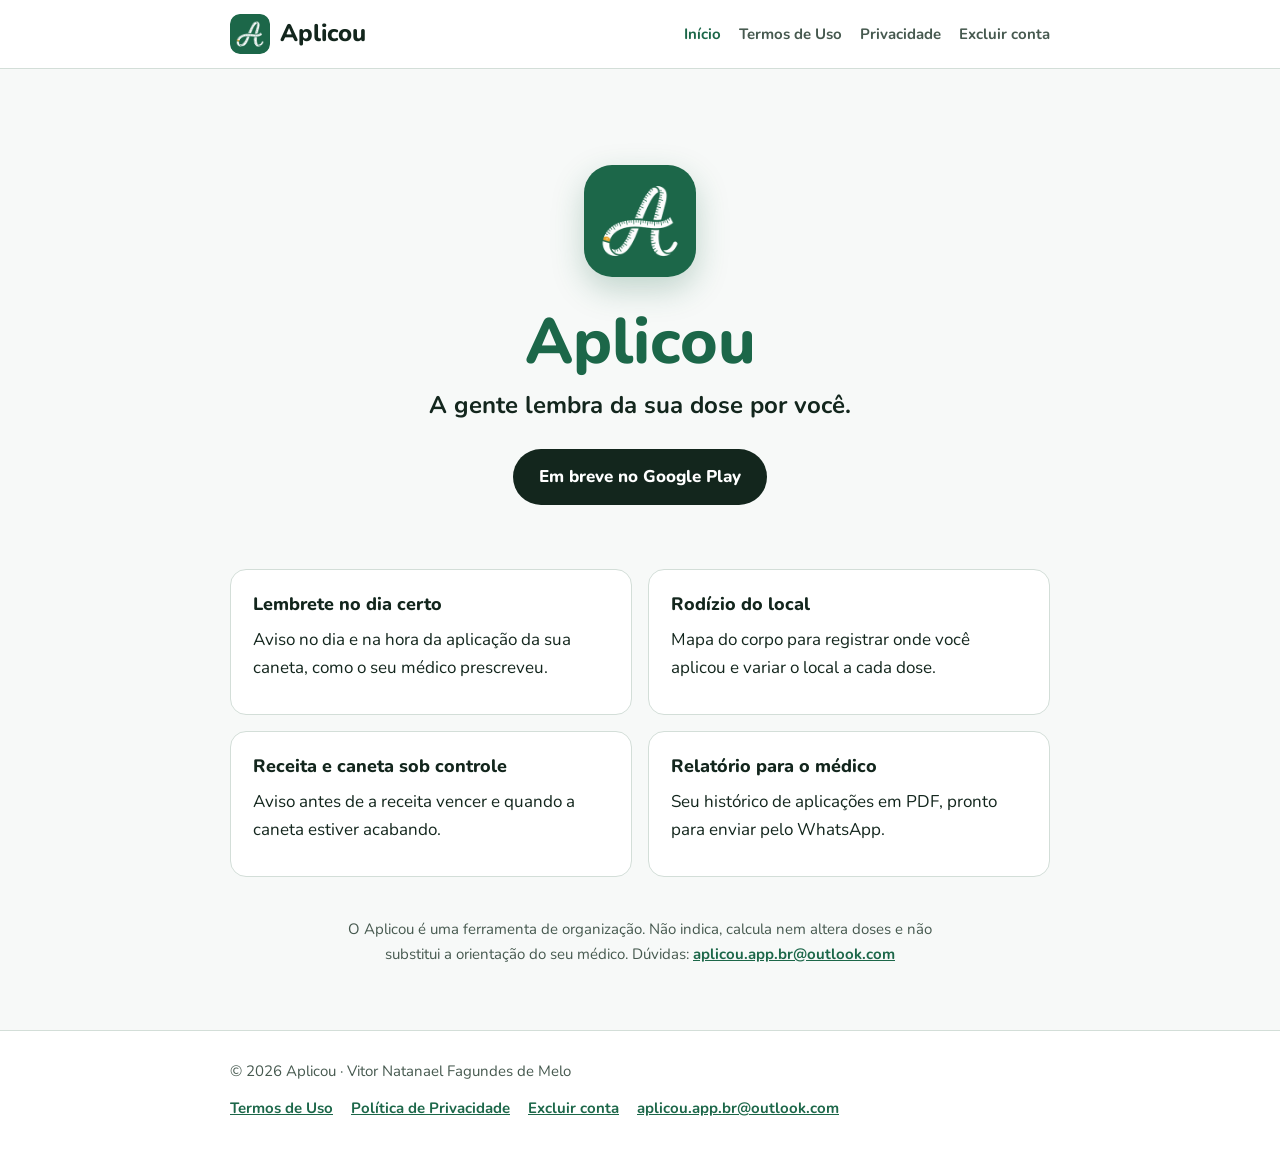
==== index.html @ f7621bf8 "Add files via upload" ====
<!doctype html>
<html lang="pt-BR">
<head>
<meta charset="utf-8">
<meta name="viewport" content="width=device-width, initial-scale=1">
<title>Aplicou – lembrete e organização do tratamento com canetas</title>
<meta name="description" content="Aplicou: lembrete da dose, rodízio do local de aplicação, controle de receita e caneta e relatório para o médico.">
<link rel="icon" type="image/png" sizes="32x32" href="img/favicon-32.png">
<link rel="apple-touch-icon" href="img/apple-touch-icon.png">
<meta name="theme-color" content="#1C6749">
<link rel="preconnect" href="https://fonts.googleapis.com">
<link rel="preconnect" href="https://fonts.gstatic.com" crossorigin>
<link href="https://fonts.googleapis.com/css2?family=Nunito:wght@400;700;800&display=swap" rel="stylesheet">
<link rel="stylesheet" href="estilo.css">
</head>
<body>
<header class="topo"><div class="caixa">
  <a class="marca" href="./"><img src="img/icone-192.png" alt="" width="40" height="40">Aplicou</a>
  <nav class="menu" aria-label="Páginas">
    <a href="./" aria-current="page">Início</a>
    <a href="termos/">Termos de Uso</a>
    <a href="privacidade/">Privacidade</a>
    <a href="excluir-conta/">Excluir conta</a>
  </nav>
</div></header>
<main><div class="caixa">

<section class="heroi">
  <img src="img/icone-256.png" alt="Ícone do Aplicou" width="112" height="112">
  <h1>Aplicou</h1>
  <p class="frase">A gente lembra da sua dose por você.</p>
  <span class="selo">Em breve no Google Play</span>
</section>
<section class="recursos" aria-label="O que o Aplicou faz">
  <div class="cartao"><h3>Lembrete no dia certo</h3><p>Aviso no dia e na hora da aplicação da sua caneta, como o seu médico prescreveu.</p></div>
  <div class="cartao"><h3>Rodízio do local</h3><p>Mapa do corpo para registrar onde você aplicou e variar o local a cada dose.</p></div>
  <div class="cartao"><h3>Receita e caneta sob controle</h3><p>Aviso antes de a receita vencer e quando a caneta estiver acabando.</p></div>
  <div class="cartao"><h3>Relatório para o médico</h3><p>Seu histórico de aplicações em PDF, pronto para enviar pelo WhatsApp.</p></div>
</section>
<p class="aviso-medico">O Aplicou é uma ferramenta de organização. Não indica, calcula nem altera doses e não substitui a orientação do seu médico. Dúvidas: <a href="mailto:aplicou.app.br@outlook.com">aplicou.app.br@outlook.com</a></p>

</div></main>
<footer class="rodape"><div class="caixa">
  <span>© 2026 Aplicou · Vitor Natanael Fagundes de Melo</span>
  <nav aria-label="Rodapé">
    <a href="termos/">Termos de Uso</a>
    <a href="privacidade/">Política de Privacidade</a>
    <a href="excluir-conta/">Excluir conta</a>
    <a href="mailto:aplicou.app.br@outlook.com">aplicou.app.br@outlook.com</a>
  </nav>
</div></footer>
</body>
</html>
---- estilo.css ----
:root{
  --verde:#1C6749;--verde-escuro:#14513A;--ambar:#F5A524;--tinta:#13261D;
  --menta:#E6F2EC;--gelo:#F7F9F8;--branco:#FFFFFF;--borda:#D3DED8;--suave:#46594F;
}
*{box-sizing:border-box}
html{-webkit-text-size-adjust:100%}
body{margin:0;background:var(--gelo);color:var(--tinta);font-family:'Nunito',system-ui,-apple-system,'Segoe UI',sans-serif;font-size:17px;line-height:1.65}
a{color:var(--verde);font-weight:700}
a:hover{color:var(--verde-escuro)}
a:focus-visible,button:focus-visible{outline:3px solid var(--ambar);outline-offset:2px;border-radius:6px}
.topo{background:var(--branco);border-bottom:1px solid var(--borda)}
.topo .caixa{display:flex;align-items:center;justify-content:space-between;gap:16px;padding-top:14px;padding-bottom:14px}
.marca{display:flex;align-items:center;gap:10px;text-decoration:none;color:var(--tinta);font-weight:800;font-size:24px}
.marca img{width:40px;height:40px;border-radius:10px}
.menu{display:flex;gap:18px;flex-wrap:wrap;font-size:15px}
.menu a{text-decoration:none;color:var(--suave);font-weight:700}
.menu a[aria-current="page"]{color:var(--verde)}
.caixa{max-width:860px;margin:0 auto;padding-left:20px;padding-right:20px}
main .caixa{padding-top:40px;padding-bottom:64px}
h1{font-size:clamp(30px,6vw,44px);line-height:1.15;font-weight:800;margin:0 0 8px}
h2{font-size:22px;line-height:1.3;font-weight:800;margin:40px 0 10px;padding-top:8px}
h3{font-size:18px;font-weight:800;margin:24px 0 6px}
p,li{margin:0 0 12px}
ul,ol{padding-left:22px}
.data{color:var(--suave);font-size:15px;margin-bottom:28px}
.cartao{background:var(--branco);border:1px solid var(--borda);border-radius:16px;padding:20px 22px;margin:20px 0}
.destaque{background:var(--menta);border:1px solid #BFDCCB;border-radius:16px;padding:18px 22px;margin:20px 0}
.destaque .rotulo{display:block;margin-bottom:4px}
.indice{columns:2;column-gap:28px;padding-left:20px;margin:0}
.indice li{margin-bottom:6px;break-inside:avoid}
table{width:100%;border-collapse:collapse;background:var(--branco);border-radius:12px;overflow:hidden;font-size:15px;margin:16px 0}
th,td{text-align:left;padding:12px 14px;border-bottom:1px solid var(--borda);vertical-align:top}
th{background:var(--menta);font-weight:800}
.tabela{overflow-x:auto}
.rodape{border-top:1px solid var(--borda);background:var(--branco);font-size:15px;color:var(--suave)}
.rodape .caixa{padding-top:28px;padding-bottom:28px;display:flex;flex-wrap:wrap;gap:12px 24px;justify-content:space-between}
.rodape nav{display:flex;flex-wrap:wrap;gap:8px 18px}
/* início */
.heroi{text-align:center;padding:56px 0 24px}
.heroi img{width:112px;height:112px;border-radius:28px;box-shadow:0 12px 32px rgba(28,103,73,.25)}
.heroi h1{font-size:clamp(40px,9vw,64px);color:var(--verde);margin:20px 0 6px}
.heroi p.frase{font-size:clamp(20px,4vw,24px);font-weight:700;margin:0 0 24px}
.selo{display:inline-block;background:var(--tinta);color:var(--branco);font-weight:800;padding:14px 26px;border-radius:999px;font-size:17px}
.recursos{display:grid;grid-template-columns:repeat(2,minmax(0,1fr));gap:16px;margin:40px 0}
.recursos .cartao{margin:0}
.recursos h3{margin-top:0}
.aviso-medico{font-size:15px;color:var(--suave);text-align:center;max-width:640px;margin:24px auto 0}
@media (max-width:600px){
  body{font-size:16px}
  .indice{columns:1}
  .recursos{grid-template-columns:1fr}
  .topo .caixa{flex-direction:column;align-items:flex-start;gap:8px}
  main .caixa{padding-top:28px}
}
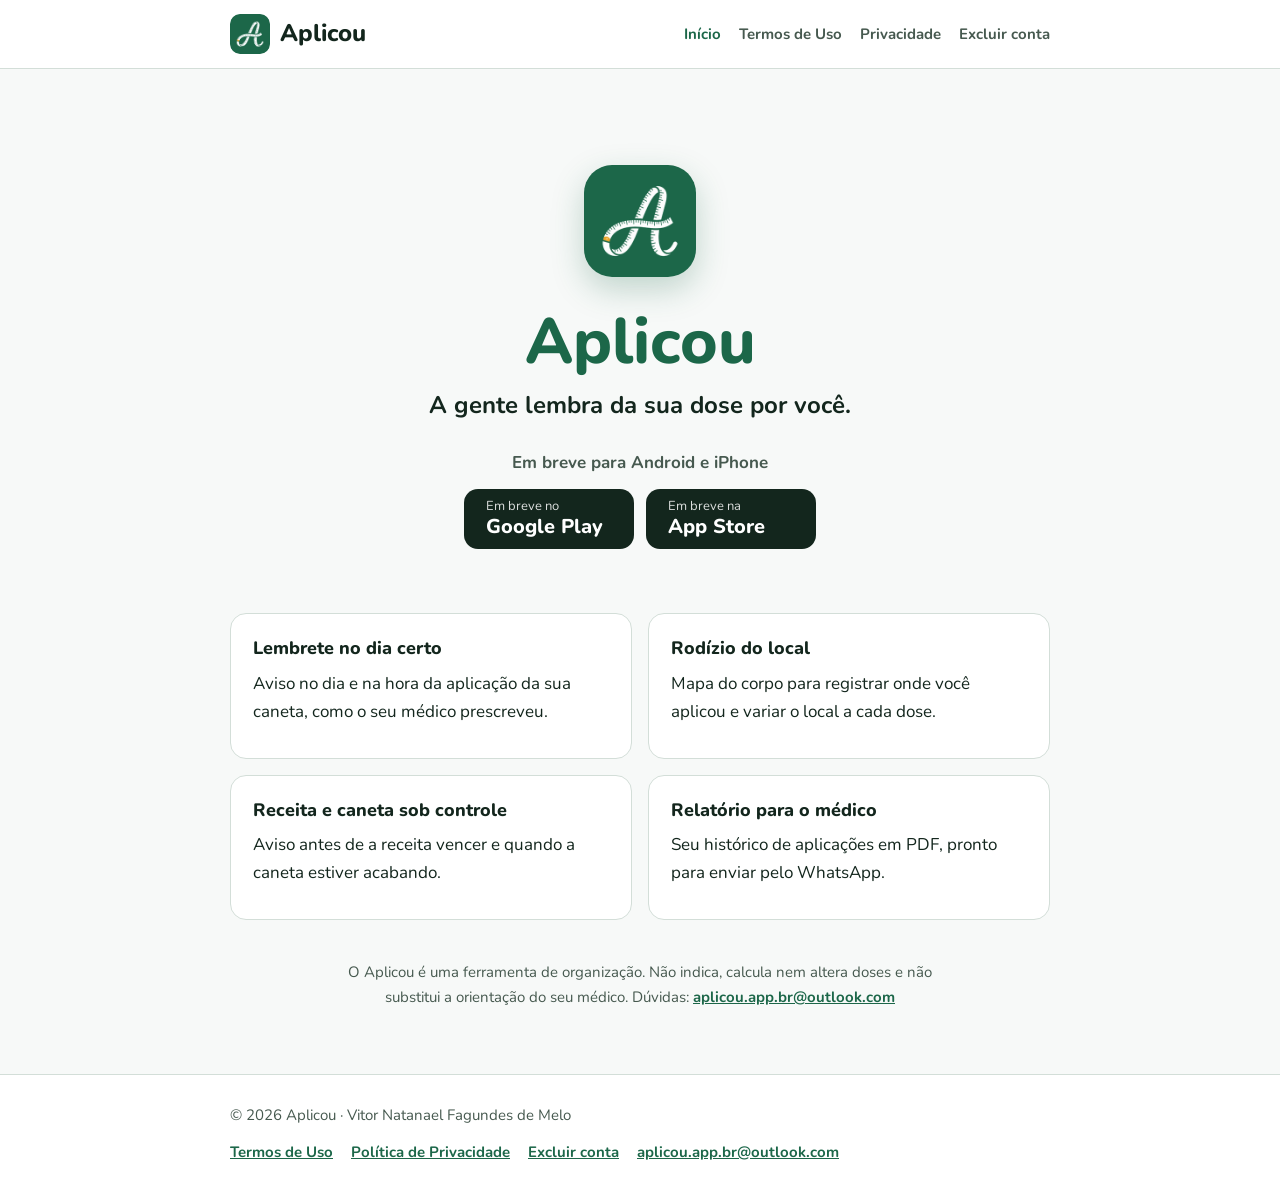
==== commit c7806790: "Inicio: em breve no Google Play e na App Store" ====
--- a/index.html
+++ b/index.html
@@ -12,6 +12,13 @@
 <link rel="preconnect" href="https://fonts.gstatic.com" crossorigin>
 <link href="https://fonts.googleapis.com/css2?family=Nunito:wght@400;700;800&display=swap" rel="stylesheet">
 <link rel="stylesheet" href="estilo.css">
+<style>
+.lojas-titulo{font-weight:700;color:var(--suave);margin:0 0 12px}
+.lojas{display:flex;flex-wrap:wrap;gap:12px;justify-content:center}
+.loja{display:flex;flex-direction:column;align-items:flex-start;min-width:170px;background:var(--tinta);color:var(--branco);padding:10px 22px;border-radius:14px;line-height:1.2;text-align:left}
+.loja small{font-size:13px;opacity:.85}
+.loja strong{font-size:20px;font-weight:800}
+</style>
 </head>
 <body>
 <header class="topo"><div class="caixa">
@@ -29,7 +36,11 @@
   <img src="img/icone-256.png" alt="Ícone do Aplicou" width="112" height="112">
   <h1>Aplicou</h1>
   <p class="frase">A gente lembra da sua dose por você.</p>
-  <span class="selo">Em breve no Google Play</span>
+  <p class="lojas-titulo">Em breve para Android e iPhone</p>
+  <div class="lojas">
+    <span class="loja"><small>Em breve no</small><strong>Google Play</strong></span>
+    <span class="loja"><small>Em breve na</small><strong>App Store</strong></span>
+  </div>
 </section>
 <section class="recursos" aria-label="O que o Aplicou faz">
   <div class="cartao"><h3>Lembrete no dia certo</h3><p>Aviso no dia e na hora da aplicação da sua caneta, como o seu médico prescreveu.</p></div>
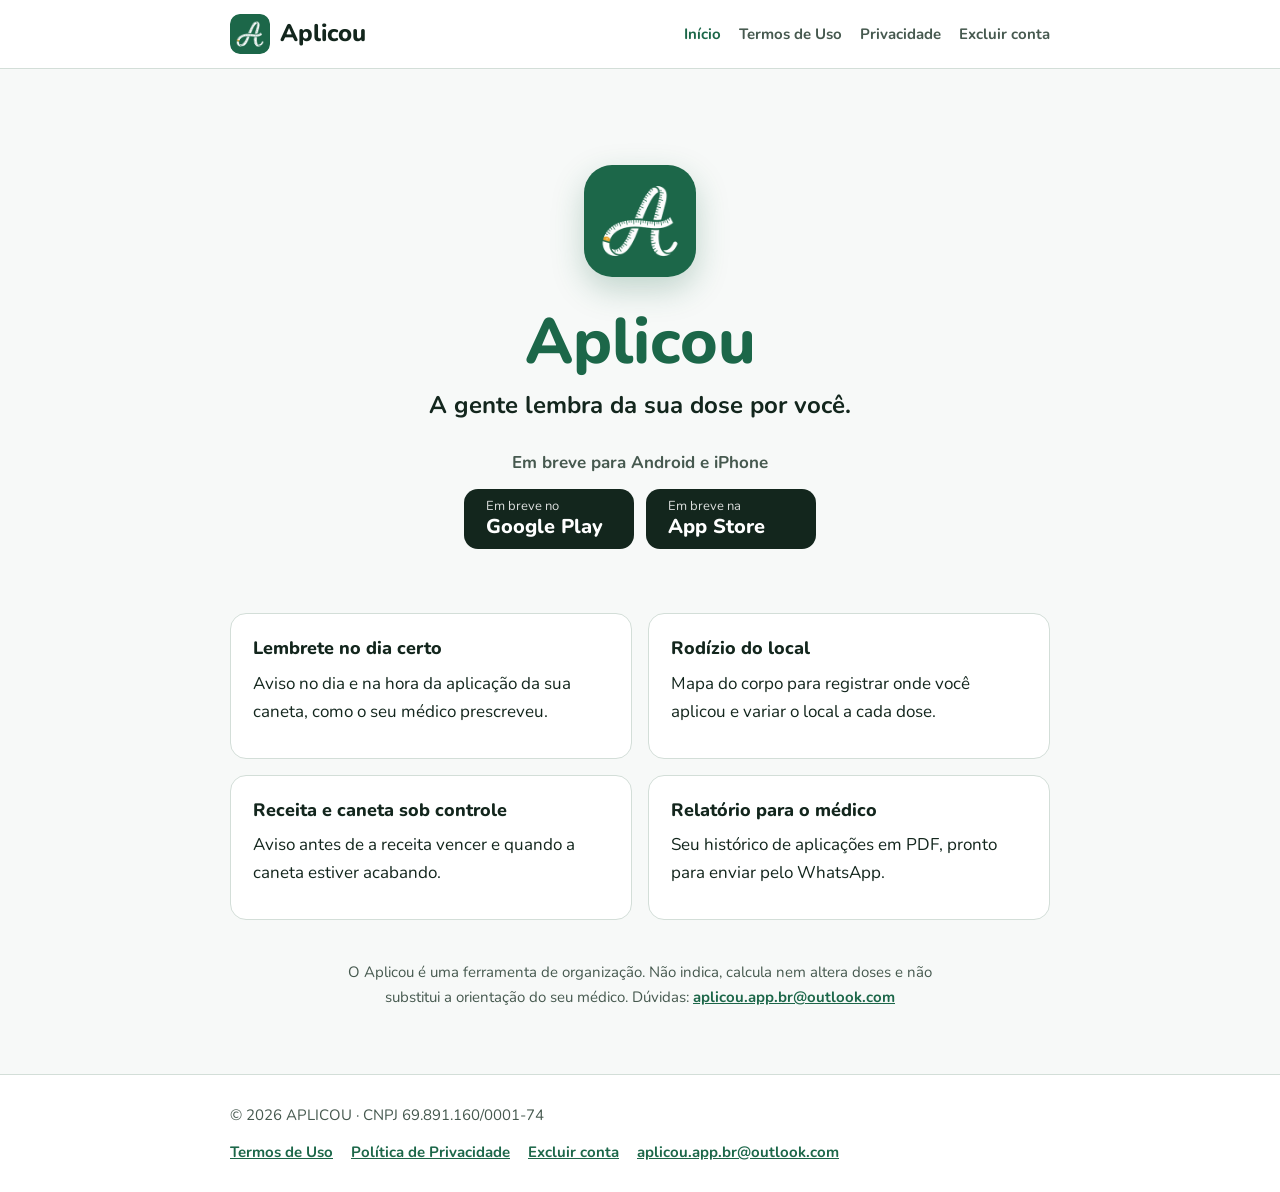
==== commit 54debe89: "Site: identifica a empresa APLICOU e o CNPJ 69.891.160/0001-74 Co-Authored-By: Claude Opus 5.5 <nore" ====
--- a/index.html
+++ b/index.html
@@ -52,7 +52,7 @@
 
 </div></main>
 <footer class="rodape"><div class="caixa">
-  <span>© 2026 Aplicou · Vitor Natanael Fagundes de Melo</span>
+  <span>© 2026 APLICOU · CNPJ 69.891.160/0001-74</span>
   <nav aria-label="Rodapé">
     <a href="termos/">Termos de Uso</a>
     <a href="privacidade/">Política de Privacidade</a>
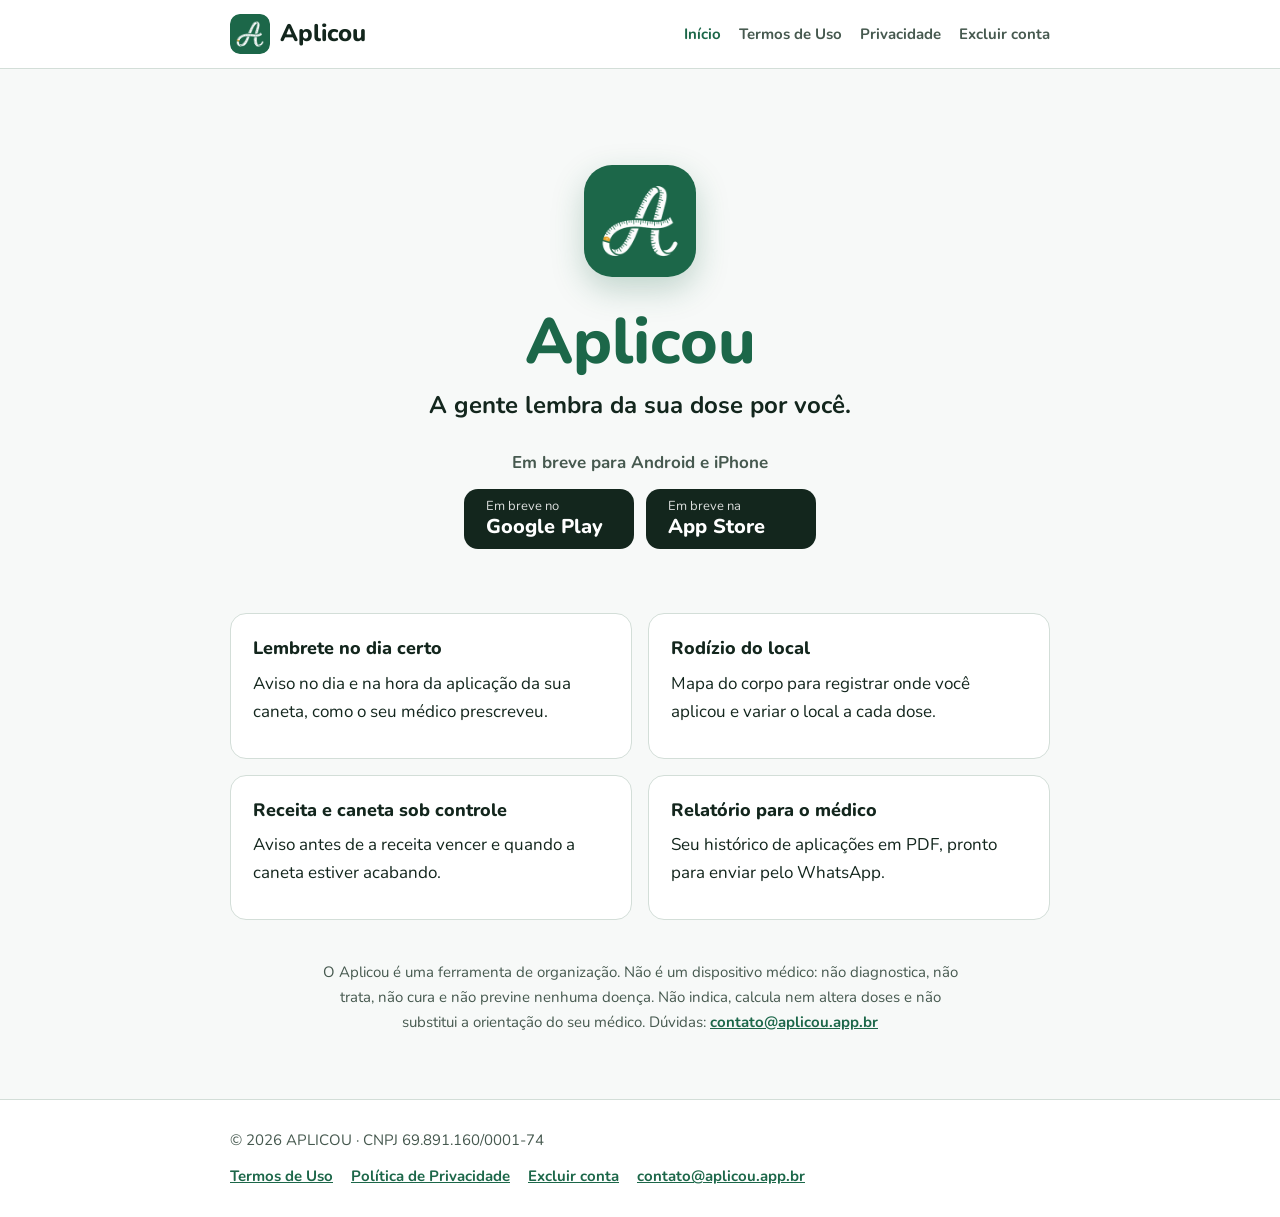
==== commit b7df7e29: "Site: e-mail único de contato, Termos para iPhone e Android e aviso de que não é dispositivo médico " ====
--- a/index.html
+++ b/index.html
@@ -48,7 +48,7 @@
   <div class="cartao"><h3>Receita e caneta sob controle</h3><p>Aviso antes de a receita vencer e quando a caneta estiver acabando.</p></div>
   <div class="cartao"><h3>Relatório para o médico</h3><p>Seu histórico de aplicações em PDF, pronto para enviar pelo WhatsApp.</p></div>
 </section>
-<p class="aviso-medico">O Aplicou é uma ferramenta de organização. Não indica, calcula nem altera doses e não substitui a orientação do seu médico. Dúvidas: <a href="mailto:aplicou.app.br@outlook.com">aplicou.app.br@outlook.com</a></p>
+<p class="aviso-medico">O Aplicou é uma ferramenta de organização. Não é um dispositivo médico: não diagnostica, não trata, não cura e não previne nenhuma doença. Não indica, calcula nem altera doses e não substitui a orientação do seu médico. Dúvidas: <a href="mailto:contato@aplicou.app.br">contato@aplicou.app.br</a></p>
 
 </div></main>
 <footer class="rodape"><div class="caixa">
@@ -57,7 +57,7 @@
     <a href="termos/">Termos de Uso</a>
     <a href="privacidade/">Política de Privacidade</a>
     <a href="excluir-conta/">Excluir conta</a>
-    <a href="mailto:aplicou.app.br@outlook.com">aplicou.app.br@outlook.com</a>
+    <a href="mailto:contato@aplicou.app.br">contato@aplicou.app.br</a>
   </nav>
 </div></footer>
 </body>
